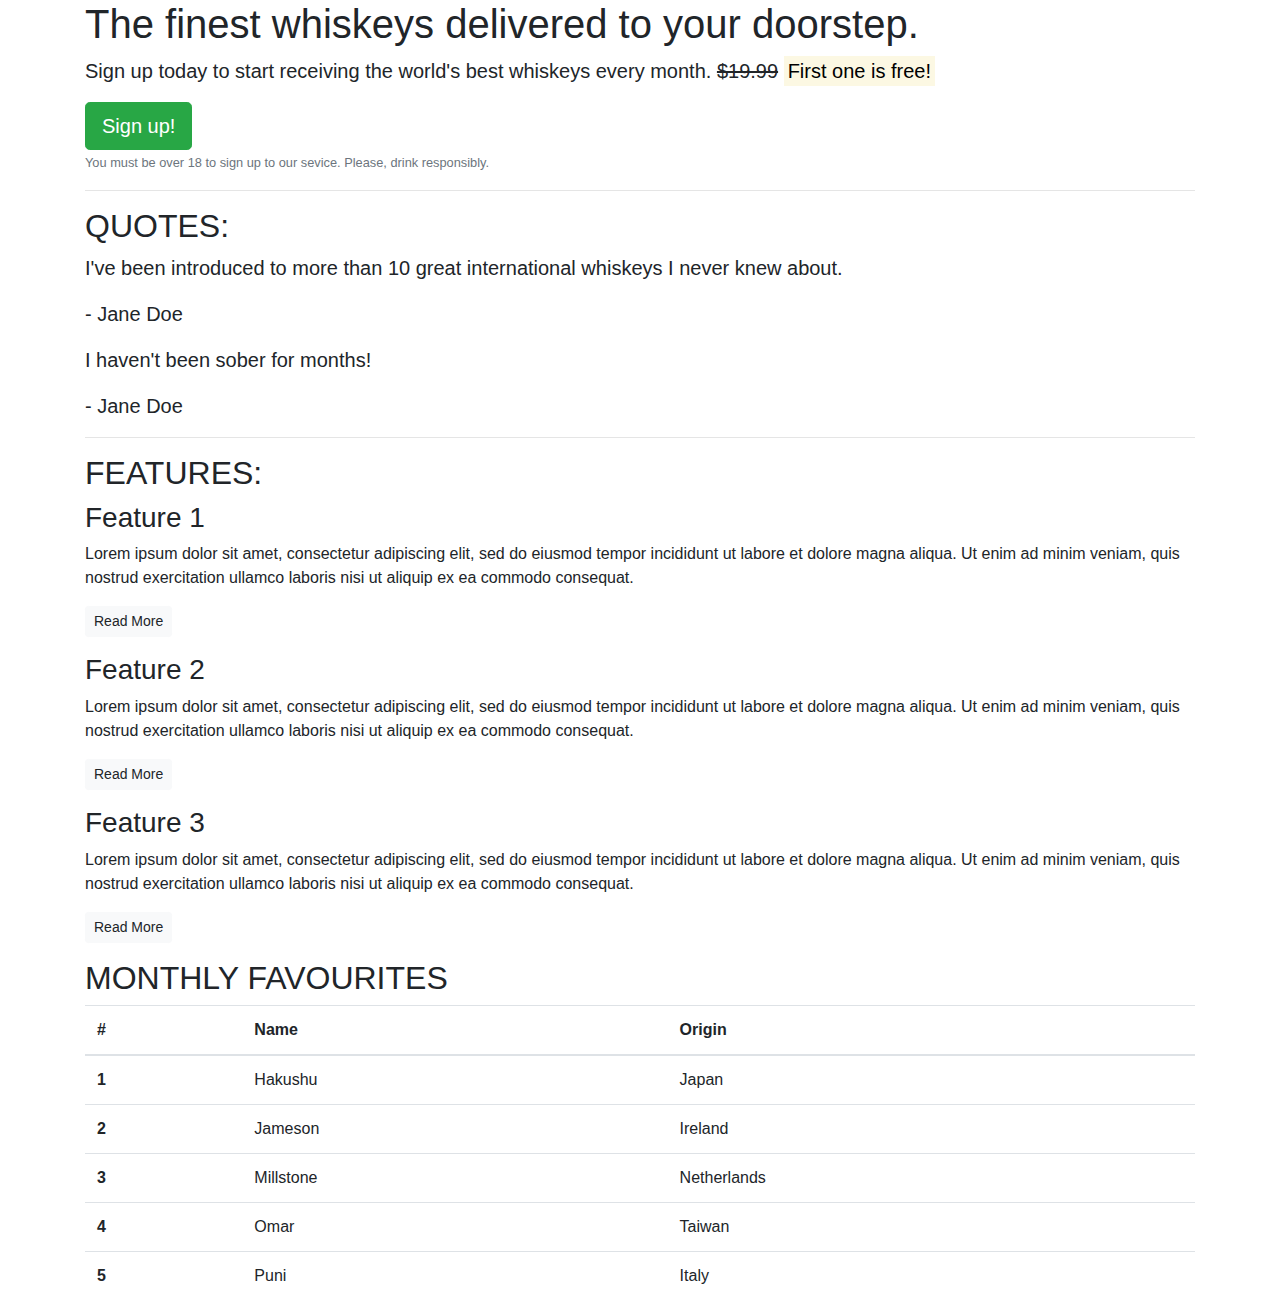
==== mobile.html @ 80f11a12 "Initial commit" ====
<!DOCTYPE html>
<html lang="en-us">

<head>
    <meta charset="utf-8">

    <title>Whiskey Drop | Taste a new whiskey every month</title>
    <link rel="stylesheet" href="https://maxcdn.bootstrapcdn.com/bootstrap/4.1.3/css/bootstrap.min.css">
</head>

<body>
    <article class="container">
        <!-- Callout -->
        <section class="callout">
            <h1>The finest whiskeys delivered to your doorstep.</h1>
            <p class="lead">Sign up today to start receiving the world's best whiskeys every month.
                <s>$19.99</s> <strong><mark>First one is free!</mark></strong></p>
            <button class="btn btn-success btn-lg">Sign up!</button>
            <p class="text-muted"><small>You must be over 18 to sign up to our sevice. Please, drink responsibly.</small></p>
        </section>
        <!-- /.callout -->
        <hr>

        <!-- Quotes -->
        <section class="quotes">
            <h2 class="text-uppercase">Quotes:</h2>
            <blockquote class="blockquote">
                <p>I've been introduced to more than 10 great international whiskeys I never knew about.</p>
                <p>- Jane Doe</p>
            </blockquote>
            <blockquote class="blockquote">
                <p>I haven't been sober for months!</p>
                <p>- Jane Doe</p>
            </blockquote>
        </section>
        <!-- /.quotes -->
        <hr>

        <!-- Features -->
        <section class="features">
            <h2 class="text-uppercase">Features:</h2>
            <div class="feature">
                <h3>Feature 1</h3>
                <p>Lorem ipsum dolor sit amet, consectetur adipiscing elit, sed do eiusmod tempor incididunt ut labore et dolore magna aliqua. Ut enim ad minim veniam, quis nostrud exercitation ullamco laboris nisi ut aliquip ex ea commodo consequat.</p>
                <p><a class="btn btn-sm btn-light" href="">Read More</a></p>
            </div>
            <div class="feature">
                <h3>Feature 2</h3>
                <p>Lorem ipsum dolor sit amet, consectetur adipiscing elit, sed do eiusmod tempor incididunt ut labore et dolore magna aliqua. Ut enim ad minim veniam, quis nostrud exercitation ullamco laboris nisi ut aliquip ex ea commodo consequat.</p>
                <p><a class="btn btn-sm btn-light" href="">Read More</a></p>
            </div>
            <div class="feature">
                <h3>Feature 3</h3>
                <p>Lorem ipsum dolor sit amet, consectetur adipiscing elit, sed do eiusmod tempor incididunt ut labore et dolore magna aliqua. Ut enim ad minim veniam, quis nostrud exercitation ullamco laboris nisi ut aliquip ex ea commodo consequat.</p>
                <p><a class="btn btn-sm btn-light" href="">Read More</a></p>
            </div>
        </section>
        <!-- /.features -->
        
        <!-- Monthly favourites -->
        <section class="monthly favourites">
            <h2 class="text-uppercase">Monthly Favourites</h2>
            <table class="table">
                <thead>
                    <tr>
                        <th scope="col">#</th>
                        <th scope="col">Name</th>
                        <th scope="col">Origin</th>

                    </tr>
                </thead>
                <tbody>
                    <tr>
                        <th scope="row">1</th>
                        <td>Hakushu</td>
                        <td>Japan</td>
                    </tr>
                    <tr>
                        <th scope="row">2</th>
                        <td>Jameson</td>
                        <td>Ireland</td>
                    </tr>
                    <tr>
                        <th scope="row">3</th>
                        <td>Millstone</td>
                        <td>Netherlands</td>
                    </tr>
                    <tr>
                        <th scope="row">4</th>
                        <td>Omar</td>
                        <td>Taiwan</td>
                    </tr>
                    <tr>
                        <th scope="row">5</th>
                        <td>Puni</td>
                        <td>Italy</td>
                    </tr>
                </tbody>
            </table>
        </section>
    </article>
</body>

</html>
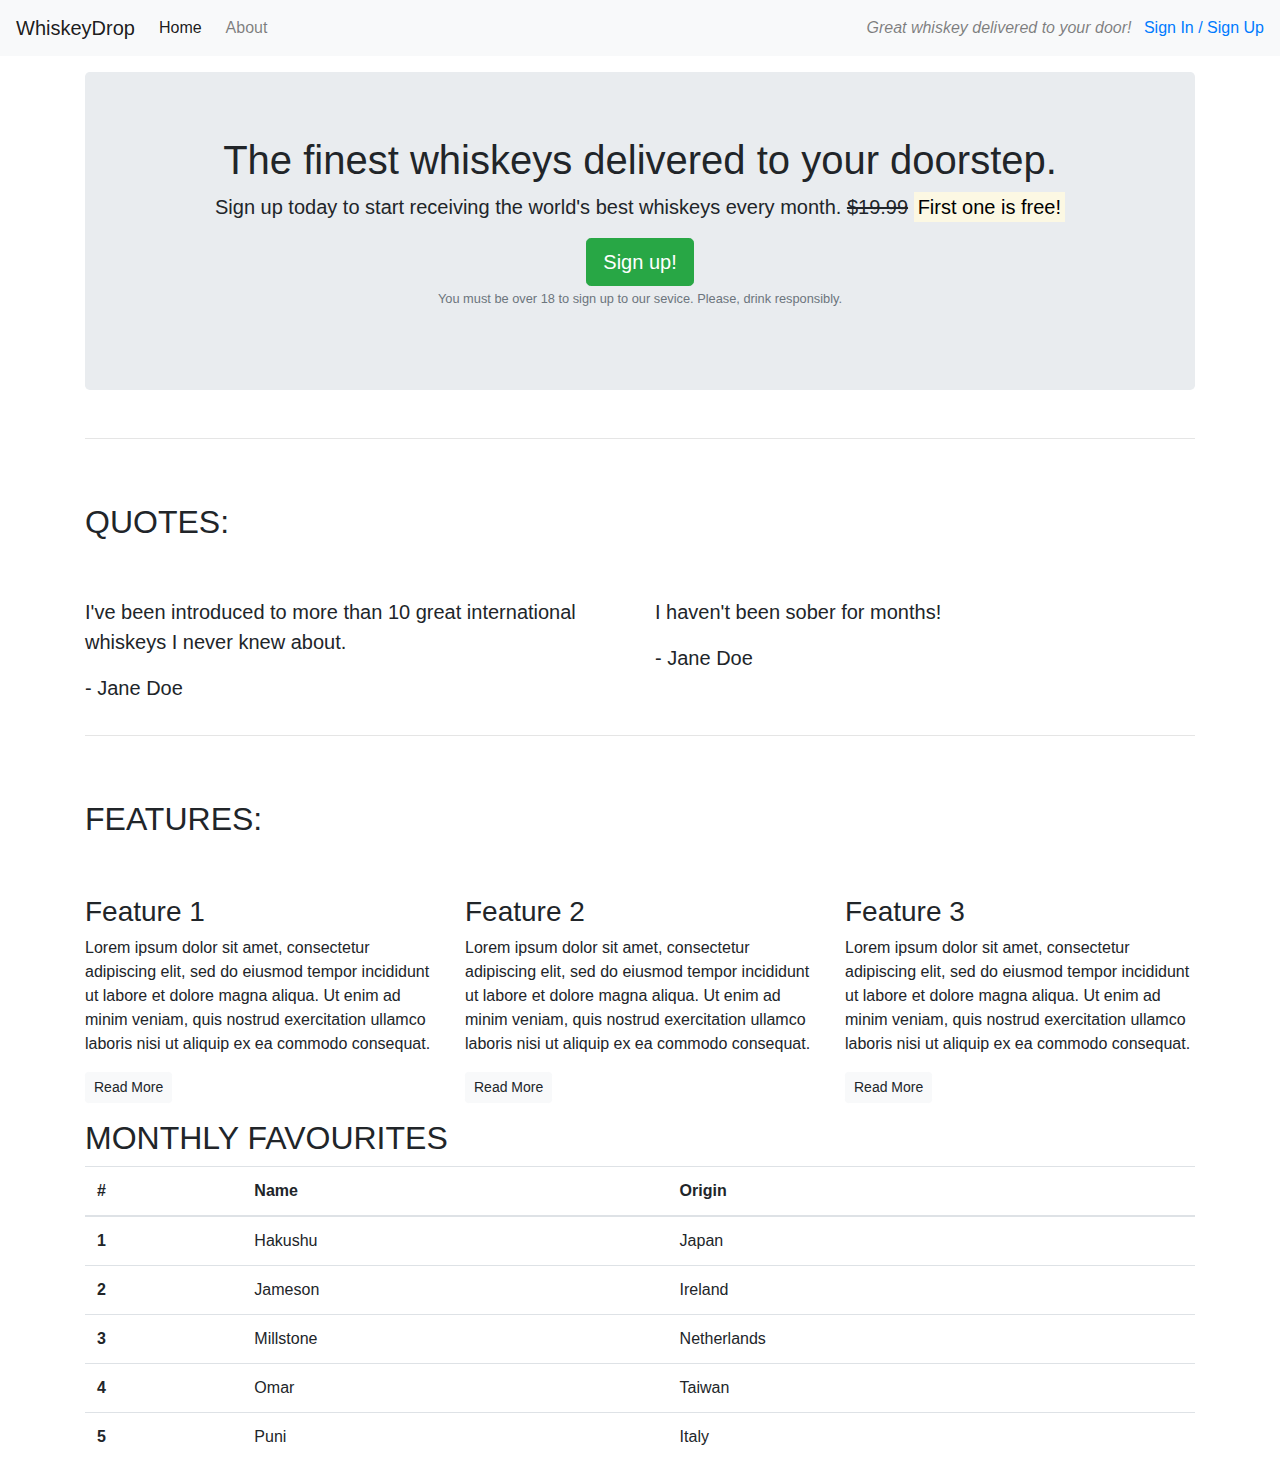
==== commit 45c44489: "added more style and spacing" ====
--- a/mobile.html
+++ b/mobile.html
@@ -3,60 +3,100 @@
 
 <head>
     <meta charset="utf-8">
-
+    <meta name="viewport" content="width=device-width, initial-scale=1.0">
     <title>Whiskey Drop | Taste a new whiskey every month</title>
     <link rel="stylesheet" href="https://maxcdn.bootstrapcdn.com/bootstrap/4.1.3/css/bootstrap.min.css">
 </head>
 
 <body>
-    <article class="container">
+    <nav class="navbar navbar-light bg-light navbar-expand-sm">
+        <a href="/" class="navbar-brand">WhiskeyDrop</a>
+        <ul class="navbar-nav mr-auto">
+            <li class="active nav-item mr-2"><a class="nav-link" href="/">Home</a></li>
+            <li class="nav-item mr-2"><a class="nav-link" href="/about">About</a></li>
+            <li class="nav-item mr-2 d-block d-sm-none"><a class="nav-link" href="/login">Sign In/ Sign Up</a></li>
+        </ul>
+        <div class="d-none d-md-block">
+            <p class="navbar-text my-auto mr-2"><i>Great whiskey delivered to your door!</i></p>
+            <a href="/login">Sign In / Sign Up</a>
+        </div>
+    </nav>
+    <article class="container mt-3">
         <!-- Callout -->
-        <section class="callout">
-            <h1>The finest whiskeys delivered to your doorstep.</h1>
-            <p class="lead">Sign up today to start receiving the world's best whiskeys every month.
-                <s>$19.99</s> <strong><mark>First one is free!</mark></strong></p>
-            <button class="btn btn-success btn-lg">Sign up!</button>
-            <p class="text-muted"><small>You must be over 18 to sign up to our sevice. Please, drink responsibly.</small></p>
-        </section>
+        <div class="row">
+            <div class="col-12">
+                <section class="callout jumbotron text-center">
+                    <h1>The finest whiskeys delivered to your doorstep.</h1>
+                    <p class="lead">Sign up today to start receiving the world's best whiskeys every month.
+                        <s class="d-none d-sm-inline">$19.99</s>
+                        <span class="d-inline d-sm-none"><br></span>
+                        <strong><mark>First one is free!</mark></strong></p>
+                    <button class="btn btn-success btn-lg">Sign up!</button>
+                    <p class="text-muted"><small>You must be over 18 to sign up to our sevice. Please, drink responsibly.</small></p>
+                </section>
+            </div>
+        </div>
         <!-- /.callout -->
         <hr>
 
         <!-- Quotes -->
         <section class="quotes">
-            <h2 class="text-uppercase">Quotes:</h2>
-            <blockquote class="blockquote">
-                <p>I've been introduced to more than 10 great international whiskeys I never knew about.</p>
-                <p>- Jane Doe</p>
-            </blockquote>
-            <blockquote class="blockquote">
-                <p>I haven't been sober for months!</p>
-                <p>- Jane Doe</p>
-            </blockquote>
+            <div class="row">
+                <div class="col-12 my-5">
+                    <h2 class="text-uppercase">Quotes:</h2>
+                </div>
+            </div>
+            <div class="row">
+                <div class="col-12 col-md-6">
+                    <blockquote class="blockquote">
+                        <p>I've been introduced to more than 10 great international whiskeys I never knew about.</p>
+                        <p>- Jane Doe</p>
+                    </blockquote>
+                </div>
+                <div class="col-12 col-md-6">
+                    <blockquote class="blockquote">
+                        <p>I haven't been sober for months!</p>
+                        <p>- Jane Doe</p>
+                    </blockquote>
+                </div>
+            </div>
         </section>
         <!-- /.quotes -->
         <hr>
 
         <!-- Features -->
         <section class="features">
-            <h2 class="text-uppercase">Features:</h2>
-            <div class="feature">
-                <h3>Feature 1</h3>
-                <p>Lorem ipsum dolor sit amet, consectetur adipiscing elit, sed do eiusmod tempor incididunt ut labore et dolore magna aliqua. Ut enim ad minim veniam, quis nostrud exercitation ullamco laboris nisi ut aliquip ex ea commodo consequat.</p>
-                <p><a class="btn btn-sm btn-light" href="">Read More</a></p>
+            <div class="row">
+                <div class="col-12 my-5">
+                    <h2 class="text-uppercase">Features:</h2>
+                </div>
             </div>
-            <div class="feature">
-                <h3>Feature 2</h3>
-                <p>Lorem ipsum dolor sit amet, consectetur adipiscing elit, sed do eiusmod tempor incididunt ut labore et dolore magna aliqua. Ut enim ad minim veniam, quis nostrud exercitation ullamco laboris nisi ut aliquip ex ea commodo consequat.</p>
-                <p><a class="btn btn-sm btn-light" href="">Read More</a></p>
-            </div>
-            <div class="feature">
-                <h3>Feature 3</h3>
-                <p>Lorem ipsum dolor sit amet, consectetur adipiscing elit, sed do eiusmod tempor incididunt ut labore et dolore magna aliqua. Ut enim ad minim veniam, quis nostrud exercitation ullamco laboris nisi ut aliquip ex ea commodo consequat.</p>
-                <p><a class="btn btn-sm btn-light" href="">Read More</a></p>
+            <div class="row">
+                <div class="col-12 col-md-6 col-lg-4">
+                    <div class="feature">
+                        <h3>Feature 1</h3>
+                        <p>Lorem ipsum dolor sit amet, consectetur adipiscing elit, sed do eiusmod tempor incididunt ut labore et dolore magna aliqua. Ut enim ad minim veniam, quis nostrud exercitation ullamco laboris nisi ut aliquip ex ea commodo consequat.</p>
+                        <p><a class="btn btn-sm btn-light" href="">Read More</a></p>
+                    </div>
+                </div>
+                <div class="col-12 col-md-6 col-lg-4">
+                    <div class="feature">
+                        <h3>Feature 2</h3>
+                        <p>Lorem ipsum dolor sit amet, consectetur adipiscing elit, sed do eiusmod tempor incididunt ut labore et dolore magna aliqua. Ut enim ad minim veniam, quis nostrud exercitation ullamco laboris nisi ut aliquip ex ea commodo consequat.</p>
+                        <p><a class="btn btn-sm btn-light" href="">Read More</a></p>
+                    </div>
+                </div>
+                <div class="col-12 d-md-none d-lg-block col-lg-4">
+                    <div class="feature">
+                        <h3>Feature 3</h3>
+                        <p>Lorem ipsum dolor sit amet, consectetur adipiscing elit, sed do eiusmod tempor incididunt ut labore et dolore magna aliqua. Ut enim ad minim veniam, quis nostrud exercitation ullamco laboris nisi ut aliquip ex ea commodo consequat.</p>
+                        <p><a class="btn btn-sm btn-light" href="">Read More</a></p>
+                    </div>
+                </div>
             </div>
         </section>
         <!-- /.features -->
-        
+
         <!-- Monthly favourites -->
         <section class="monthly favourites">
             <h2 class="text-uppercase">Monthly Favourites</h2>
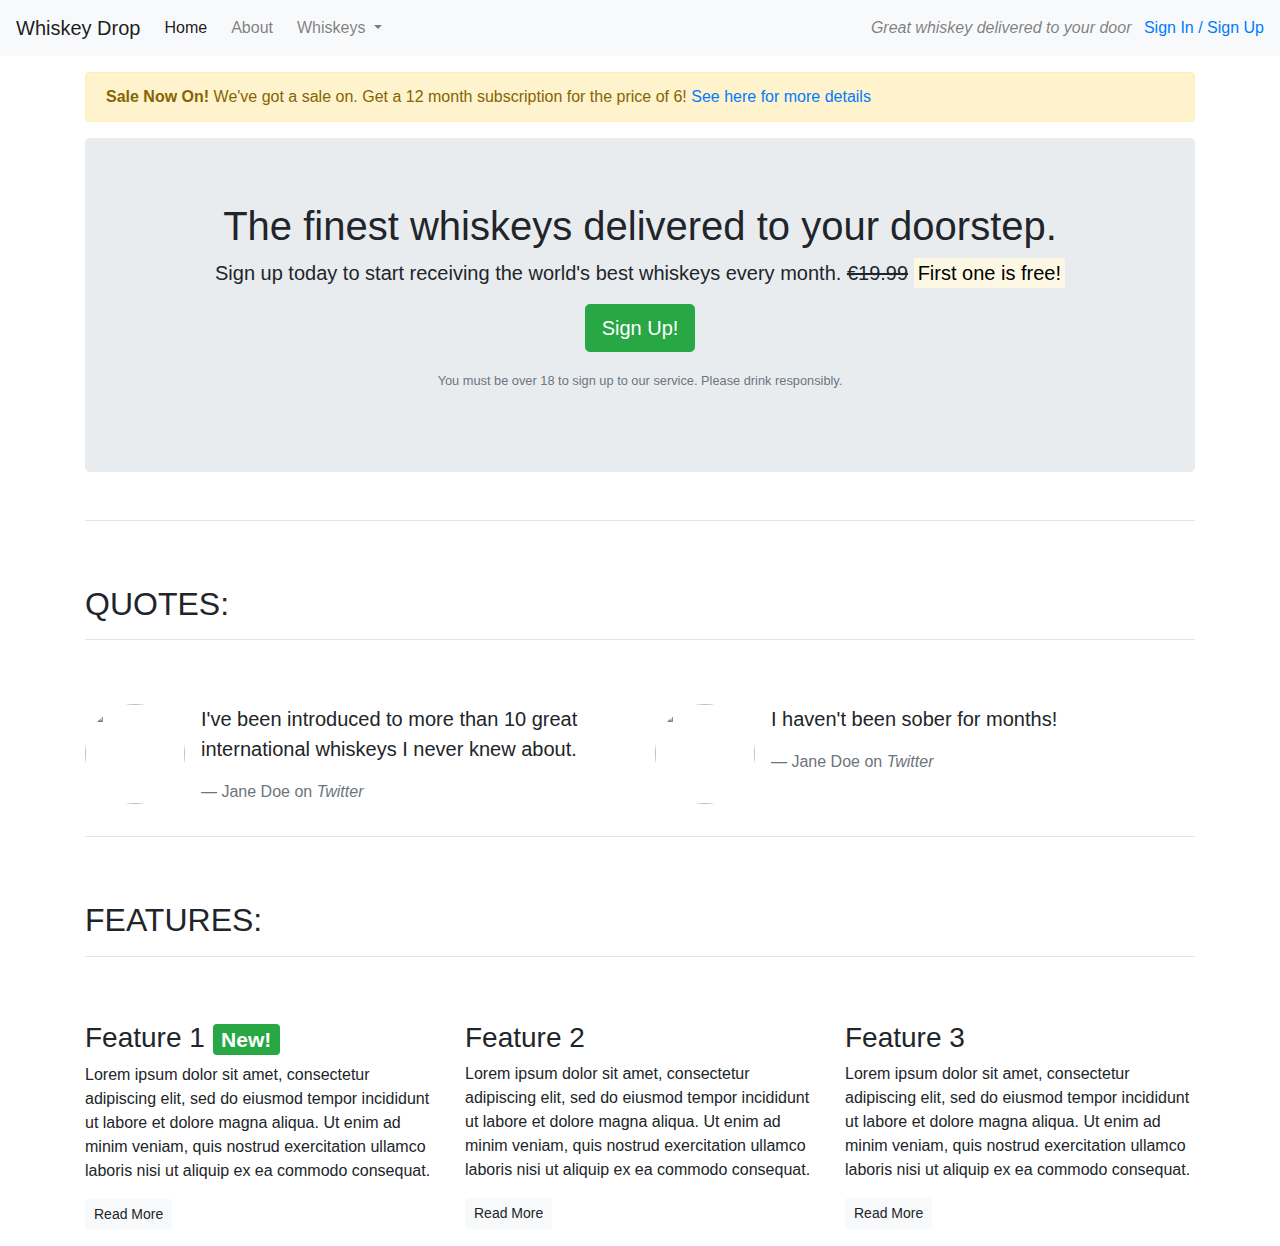
==== commit c53cdf29: "added images and text" ====
--- a/mobile.html
+++ b/mobile.html
@@ -6,139 +6,172 @@
     <meta name="viewport" content="width=device-width, initial-scale=1.0">
     <title>Whiskey Drop | Taste a new whiskey every month</title>
     <link rel="stylesheet" href="https://maxcdn.bootstrapcdn.com/bootstrap/4.1.3/css/bootstrap.min.css">
+    <link rel="stylesheet" href="https://use.fontawesome.com/releases/v5.6.1/css/all.css" integrity="sha384-gfdkjb5BdAXd+lj+gudLWI+BXq4IuLW5IT+brZEZsLFm++aCMlF1V92rMkPaX4PP" crossorigin="anonymous">
 </head>
 
 <body>
-    <nav class="navbar navbar-light bg-light navbar-expand-sm">
-        <a href="/" class="navbar-brand">WhiskeyDrop</a>
-        <ul class="navbar-nav mr-auto">
-            <li class="active nav-item mr-2"><a class="nav-link" href="/">Home</a></li>
-            <li class="nav-item mr-2"><a class="nav-link" href="/about">About</a></li>
-            <li class="nav-item mr-2 d-block d-sm-none"><a class="nav-link" href="/login">Sign In/ Sign Up</a></li>
-        </ul>
+    <!--Nav-->
+    <nav class="navbar navbar-light navbar-expand-sm bg-light">
+        <a href="/" class="navbar-brand">
+                    Whiskey Drop</a>
+
+        <button class="navbar-toggler ml-auto" type="button" data-toggle="collapse" data-target="#navbarNavDropdown" aria-controls="navbarNavDropdown" aria-expanded="false" aria-label="Toggle navigation">
+        <span class="navbar-toggler-icon"></span></button>
+
+        <div class="collapse navbar-collapse" id="navbarNavDropdown">
+            <ul class="navbar-nav mr-auto">
+                <li class="active nav-item mr-2"><a class="nav-link" href="/">Home</a></li>
+                <li class="nav-item mr-2"><a class="nav-link" href="">About</a></li>
+                <li class="nav-item dropdown">
+                    <a class="nav-link dropdown-toggle" href="#" id="navbarDropdownMenuLink" role="button" data-toggle="dropdown" aria-haspopup="true" aria-expanded="false">
+                Whiskeys 
+                </a>
+                    <div class="dropdown-menu" aria-labelledby="navbarDropdownMenuLink">
+                        <a class="dropdown-item" href="#">Irish</a>
+                        <a class="dropdown-item" href="#">Scotch</a>
+                        <a class="dropdown-item" href="#">Japanese</a>
+                        <a class="dropdown-item" href="#">American</a>
+                    </div>
+                </li>
+                <li class="nav-item mr-2 d-block d-sm-none"><a class="nav-link" href="">Sign In / Sign Up</a></li>
+            </ul>
+        </div>
         <div class="d-none d-md-block">
-            <p class="navbar-text my-auto mr-2"><i>Great whiskey delivered to your door!</i></p>
+            <p class="navbar-text my-auto mr-2"><i>Great whiskey delivered to your door</i></p>
             <a href="/login">Sign In / Sign Up</a>
         </div>
+        <!--</div>-->
     </nav>
     <article class="container mt-3">
+        <div class="row d-none d-sm-block">
+            <div class="col-12">
+                <div class="alert alert-warning">
+                    <strong>Sale Now On!</strong> We've got a sale on. Get a 12 month subscription for the price of 6! <a href="">See here for more details</a>
+                </div>
+            </div>
+        </div>
         <!-- Callout -->
         <div class="row">
             <div class="col-12">
                 <section class="callout jumbotron text-center">
                     <h1>The finest whiskeys delivered to your doorstep.</h1>
                     <p class="lead">Sign up today to start receiving the world's best whiskeys every month.
-                        <s class="d-none d-sm-inline">$19.99</s>
+                        <s class="d-none d-sm-inline">€19.99</s>
                         <span class="d-inline d-sm-none"><br></span>
                         <strong><mark>First one is free!</mark></strong></p>
-                    <button class="btn btn-success btn-lg">Sign up!</button>
-                    <p class="text-muted"><small>You must be over 18 to sign up to our sevice. Please, drink responsibly.</small></p>
+                    <p><button class="btn btn-lg btn-success" data-toggle="modal" data-target="#signUpModal">Sign Up!</button></p>
+                    <p class="text-muted"><small>You must be over 18 to sign up to our service. Please drink responsibly.</small></p>
                 </section>
             </div>
         </div>
         <!-- /.callout -->
         <hr>
-
         <!-- Quotes -->
         <section class="quotes">
             <div class="row">
                 <div class="col-12 my-5">
                     <h2 class="text-uppercase">Quotes:</h2>
+                    <hr />
                 </div>
             </div>
             <div class="row">
                 <div class="col-12 col-md-6">
-                    <blockquote class="blockquote">
-                        <p>I've been introduced to more than 10 great international whiskeys I never knew about.</p>
-                        <p>- Jane Doe</p>
-                    </blockquote>
+                    <div class="media">
+                        <div class="d-none d-sm-block">
+                            <img src="images/girl-image.png" class="rounded-circle mr-3" height=100 width=100>
+                        </div>
+                        <div class="media-body">
+                            <blockquote class="blockquote">
+                                <p>I've been introduced to more than 10 great international whiskeys I never knew about.</p>
+                                <footer class="blockquote-footer">Jane Doe on <cite title="Twitter">Twitter</cite></footer>
+                            </blockquote>
+                        </div>
+                    </div>
                 </div>
                 <div class="col-12 col-md-6">
-                    <blockquote class="blockquote">
-                        <p>I haven't been sober for months!</p>
-                        <p>- Jane Doe</p>
-                    </blockquote>
+                    <div class="media">
+                        <div class="d-none d-sm-block">
+                            <img src="images/guy-image.png" class="rounded-circle mr-3" height=100 width=100>
+                        </div>
+                        <div class="media-body">
+                            <blockquote class="blockquote">
+                                <p>I haven't been sober for months!</p>
+                                <footer class="blockquote-footer">Jane Doe on <cite title="Twitter">Twitter</cite></footer>
+                            </blockquote>
+                        </div>
+                    </div>
                 </div>
             </div>
         </section>
         <!-- /.quotes -->
         <hr>
-
         <!-- Features -->
         <section class="features">
             <div class="row">
                 <div class="col-12 my-5">
                     <h2 class="text-uppercase">Features:</h2>
+                    <hr />
                 </div>
             </div>
             <div class="row">
                 <div class="col-12 col-md-6 col-lg-4">
                     <div class="feature">
-                        <h3>Feature 1</h3>
+                        <h3><i class="fas fa-gift d-none d-sm-inline"></i> Feature 1 <span class="badge badge-success">New!</span></h3>
                         <p>Lorem ipsum dolor sit amet, consectetur adipiscing elit, sed do eiusmod tempor incididunt ut labore et dolore magna aliqua. Ut enim ad minim veniam, quis nostrud exercitation ullamco laboris nisi ut aliquip ex ea commodo consequat.</p>
                         <p><a class="btn btn-sm btn-light" href="">Read More</a></p>
                     </div>
                 </div>
                 <div class="col-12 col-md-6 col-lg-4">
                     <div class="feature">
-                        <h3>Feature 2</h3>
+                        <h3><i class="fas fa-credit-card d-none d-sm-inline"></i> Feature 2</h3>
                         <p>Lorem ipsum dolor sit amet, consectetur adipiscing elit, sed do eiusmod tempor incididunt ut labore et dolore magna aliqua. Ut enim ad minim veniam, quis nostrud exercitation ullamco laboris nisi ut aliquip ex ea commodo consequat.</p>
                         <p><a class="btn btn-sm btn-light" href="">Read More</a></p>
                     </div>
                 </div>
                 <div class="col-12 d-md-none d-lg-block col-lg-4">
                     <div class="feature">
-                        <h3>Feature 3</h3>
+                        <h3><i class="fas fa-times-circle d-none d-sm-inline"></i> Feature 3</h3>
                         <p>Lorem ipsum dolor sit amet, consectetur adipiscing elit, sed do eiusmod tempor incididunt ut labore et dolore magna aliqua. Ut enim ad minim veniam, quis nostrud exercitation ullamco laboris nisi ut aliquip ex ea commodo consequat.</p>
                         <p><a class="btn btn-sm btn-light" href="">Read More</a></p>
                     </div>
                 </div>
             </div>
         </section>
-        <!-- /.features -->
+    </article>
+    <div class="modal" tabindex="-1" role="dialog" id="signUpModal">
+        <div class="modal-dialog" role="document">
+            <div class="modal-content">
+                <div class="modal-header">
+                    <h5 class="modal-title">Sign Up To Whiskey Drop!</h5>
+                    <button type="button" class="close" data-dismiss="modal" aria-label="Close">
+          <span aria-hidden="true">&times;</span>
+        </button>
+                </div>
+                <div class="modal-body">
+                    <form>
+                        <div class="form-group">
+                            <label for="exampleInputEmail1">Email address</label>
+                            <input type="email" class="form-control" id="exampleInputEmail1" aria-describedby="emailHelp" placeholder="Enter email">
+                            <small id="emailHelp" class="form-text text-muted">We'll never share your email with anyone else.</small>
+                        </div>
+                        <div class="form-group">
+                            <label for="password">Password</label>
+                            <input type="password" class="form-control" id="password" placeholder="Password">
+                        </div>
+                         <div class="form-group">
+                            <label for="repeatPassword">Repeat Password</label>
+                            <input type="password" class="form-control" id="repeatPassword" placeholder="RepeatPassword">
+                        </div>
+                        <button type="submit" class="btn btn-success">Submit</button>
+                    </form>
+                </div>
+            </div>
+        </div>
+    </div>
 
-        <!-- Monthly favourites -->
-        <section class="monthly favourites">
-            <h2 class="text-uppercase">Monthly Favourites</h2>
-            <table class="table">
-                <thead>
-                    <tr>
-                        <th scope="col">#</th>
-                        <th scope="col">Name</th>
-                        <th scope="col">Origin</th>
-
-                    </tr>
-                </thead>
-                <tbody>
-                    <tr>
-                        <th scope="row">1</th>
-                        <td>Hakushu</td>
-                        <td>Japan</td>
-                    </tr>
-                    <tr>
-                        <th scope="row">2</th>
-                        <td>Jameson</td>
-                        <td>Ireland</td>
-                    </tr>
-                    <tr>
-                        <th scope="row">3</th>
-                        <td>Millstone</td>
-                        <td>Netherlands</td>
-                    </tr>
-                    <tr>
-                        <th scope="row">4</th>
-                        <td>Omar</td>
-                        <td>Taiwan</td>
-                    </tr>
-                    <tr>
-                        <th scope="row">5</th>
-                        <td>Puni</td>
-                        <td>Italy</td>
-                    </tr>
-                </tbody>
-            </table>
-        </section>
-    </article>
+    <script src="https://code.jquery.com/jquery-3.3.1.slim.min.js" integrity="sha384-q8i/X+965DzO0rT7abK41JStQIAqVgRVzpbzo5smXKp4YfRvH+8abtTE1Pi6jizo" crossorigin="anonymous"></script>
+    <script src="https://cdnjs.cloudflare.com/ajax/libs/popper.js/1.14.7/umd/popper.min.js" integrity="sha384-UO2eT0CpHqdSJQ6hJty5KVphtPhzWj9WO1clHTMGa3JDZwrnQq4sF86dIHNDz0W1" crossorigin="anonymous"></script>
+    <script src="https://stackpath.bootstrapcdn.com/bootstrap/4.3.1/js/bootstrap.min.js" integrity="sha384-JjSmVgyd0p3pXB1rRibZUAYoIIy6OrQ6VrjIEaFf/nJGzIxFDsf4x0xIM+B07jRM" crossorigin="anonymous"></script>
 </body>
 
 </html>
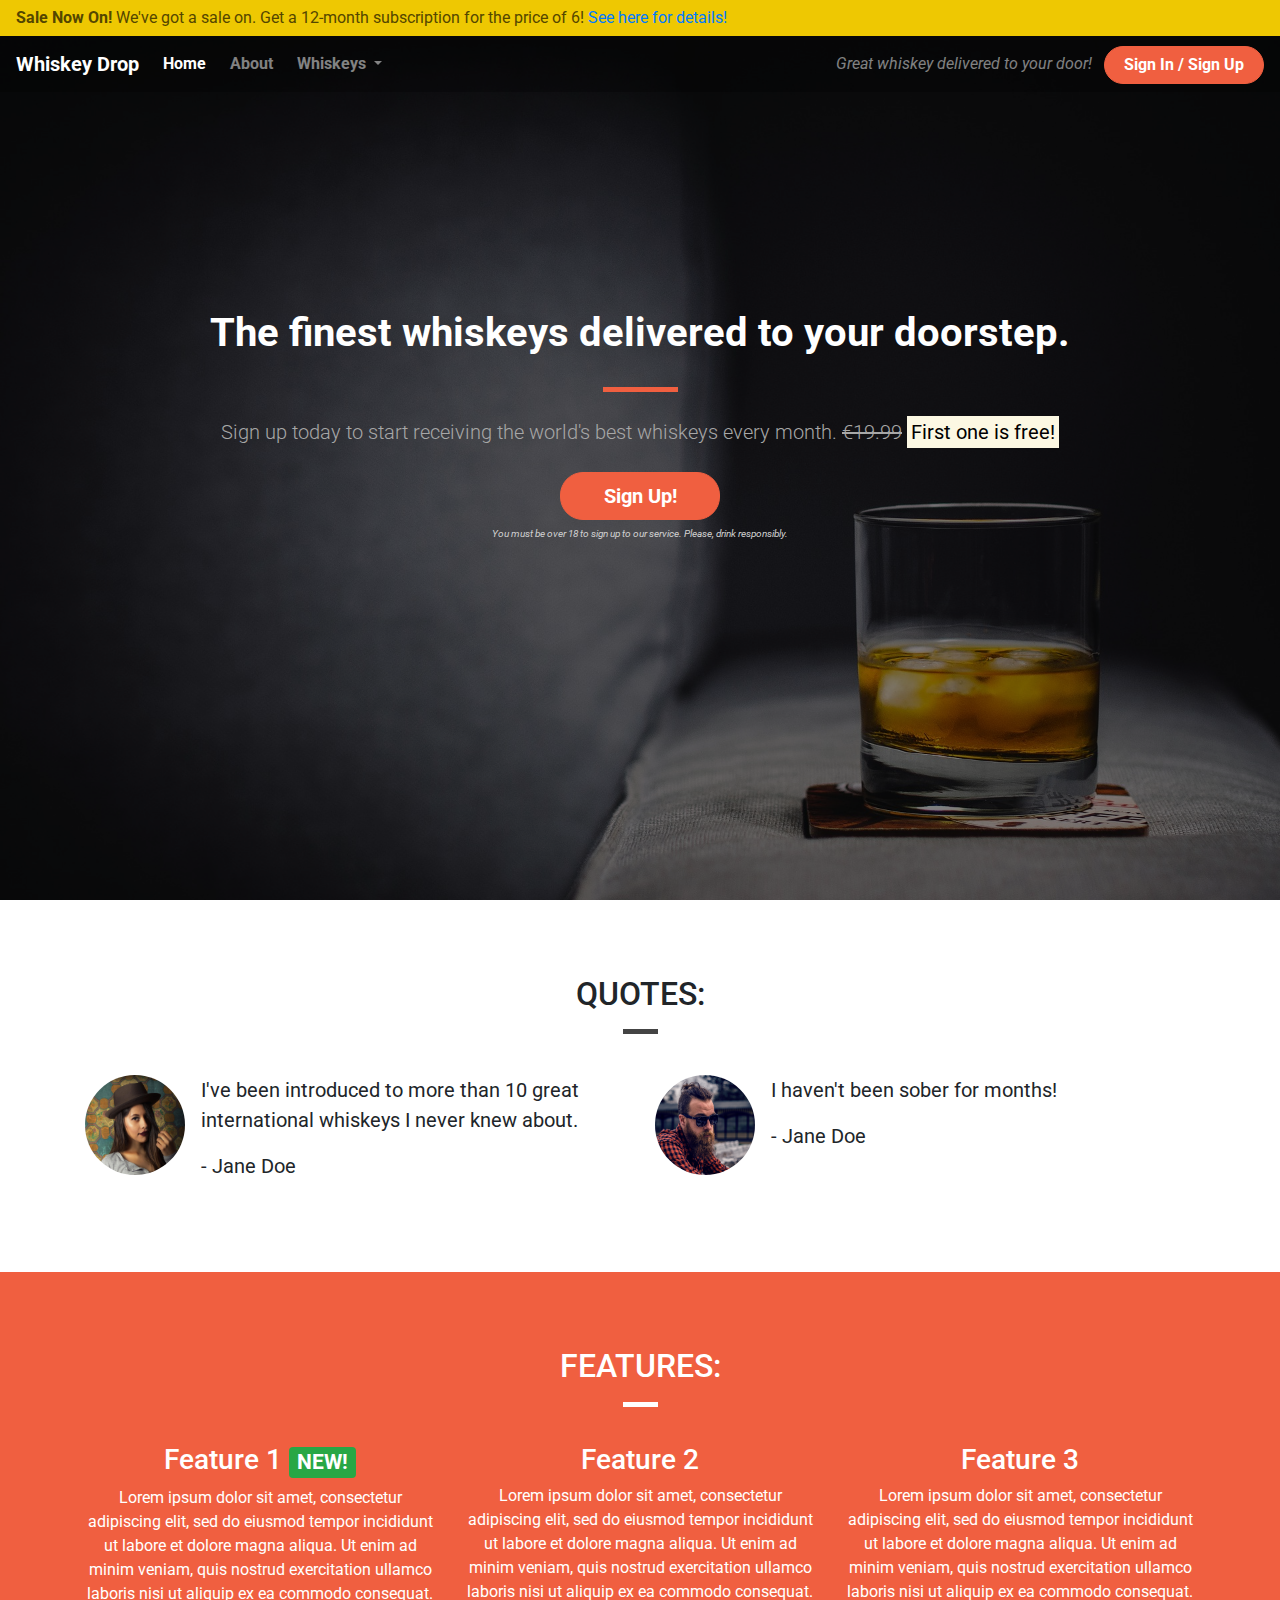
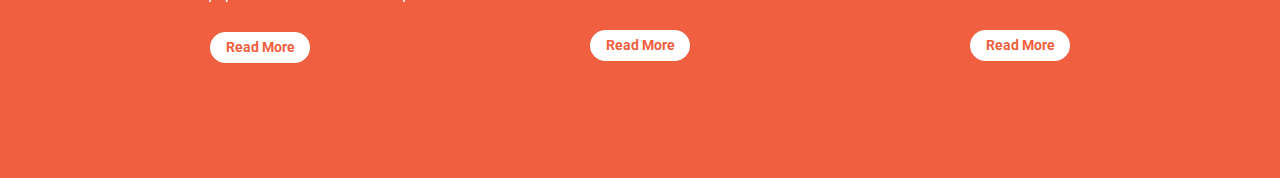
==== commit 8f2c5774: "new images and updated html" ====
--- a/mobile.html
+++ b/mobile.html
@@ -3,141 +3,157 @@
 
 <head>
     <meta charset="utf-8">
+    <title>Whiskey Drop | Taste a new whiskey every month</title>
     <meta name="viewport" content="width=device-width, initial-scale=1.0">
-    <title>Whiskey Drop | Taste a new whiskey every month</title>
     <link rel="stylesheet" href="https://maxcdn.bootstrapcdn.com/bootstrap/4.1.3/css/bootstrap.min.css">
     <link rel="stylesheet" href="https://use.fontawesome.com/releases/v5.6.1/css/all.css" integrity="sha384-gfdkjb5BdAXd+lj+gudLWI+BXq4IuLW5IT+brZEZsLFm++aCMlF1V92rMkPaX4PP" crossorigin="anonymous">
+    <link href="https://fonts.googleapis.com/css?family=Roboto:400,700" rel="stylesheet">
+    <link rel="stylesheet" href="css/style.css" type="text/css" />
 </head>
 
 <body>
-    <!--Nav-->
-    <nav class="navbar navbar-light navbar-expand-sm bg-light">
-        <a href="/" class="navbar-brand">
-                    Whiskey Drop</a>
-
-        <button class="navbar-toggler ml-auto" type="button" data-toggle="collapse" data-target="#navbarNavDropdown" aria-controls="navbarNavDropdown" aria-expanded="false" aria-label="Toggle navigation">
-        <span class="navbar-toggler-icon"></span></button>
-
-        <div class="collapse navbar-collapse" id="navbarNavDropdown">
-            <ul class="navbar-nav mr-auto">
-                <li class="active nav-item mr-2"><a class="nav-link" href="/">Home</a></li>
-                <li class="nav-item mr-2"><a class="nav-link" href="">About</a></li>
-                <li class="nav-item dropdown">
-                    <a class="nav-link dropdown-toggle" href="#" id="navbarDropdownMenuLink" role="button" data-toggle="dropdown" aria-haspopup="true" aria-expanded="false">
-                Whiskeys 
-                </a>
-                    <div class="dropdown-menu" aria-labelledby="navbarDropdownMenuLink">
-                        <a class="dropdown-item" href="#">Irish</a>
-                        <a class="dropdown-item" href="#">Scotch</a>
-                        <a class="dropdown-item" href="#">Japanese</a>
-                        <a class="dropdown-item" href="#">American</a>
+    <div class="container-fluid navalert-container">
+        <div class="container-fluid alert-container">
+            <div class="row d-none d-sm-block">
+                <div class="col-12">
+                    <div class="site-wide-alert alert alert-warning">
+                        <strong>Sale Now On!</strong> We've got a sale on. Get a 12-month subscription for the price of 6! <a href="">See here for details!</a>
                     </div>
-                </li>
-                <li class="nav-item mr-2 d-block d-sm-none"><a class="nav-link" href="">Sign In / Sign Up</a></li>
-            </ul>
-        </div>
-        <div class="d-none d-md-block">
-            <p class="navbar-text my-auto mr-2"><i>Great whiskey delivered to your door</i></p>
-            <a href="/login">Sign In / Sign Up</a>
-        </div>
-        <!--</div>-->
-    </nav>
-    <article class="container mt-3">
-        <div class="row d-none d-sm-block">
-            <div class="col-12">
-                <div class="alert alert-warning">
-                    <strong>Sale Now On!</strong> We've got a sale on. Get a 12 month subscription for the price of 6! <a href="">See here for more details</a>
                 </div>
             </div>
         </div>
+        <nav class="navbar navbar-dark navbar-expand-sm">
+            <a href="/" class="navbar-brand">Whiskey Drop</a>
+
+            <button class="navbar-toggler ml-auto" type="button" data-toggle="collapse" data-target="#navbarNavDropdown" aria-controls="navbarNavDropdown" aria-expanded="false" aria-label="Toggle navigation">
+        <span class="navbar-toggler-icon"></span></button>
+
+            <div class="collapse navbar-collapse" id="navbarNavDropdown">
+                <ul class="navbar-nav mr-auto">
+                    <li class="active nav-item mr-2"><a class="nav-link" href="/">Home</a></li>
+                    <li class="nav-item mr-2"><a class="nav-link" href="/about">About</a></li>
+                    <li class="nav-item dropdown">
+                        <a class="nav-link dropdown-toggle" href="#" id="navbarDropdownMenuLink" role="button" data-toggle="dropdown" aria-haspopup="true" aria-expanded="false">
+          Whiskeys
+        </a>
+                        <div class="dropdown-menu" aria-labelledby="navbarDropdownMenuLink">
+                            <a class="dropdown-item" href="#">Irish</a>
+                            <a class="dropdown-item" href="#">Scotch</a>
+                            <a class="dropdown-item" href="#">Japanese</a>
+                            <a class="dropdown-item" href="#">American</a>
+                        </div>
+                    </li>
+
+                    <li class="nav-item mr-2 d-block d-sm-none"><a class="nav-link" href="/login">Sign In / Sign Up</a></li>
+                </ul>
+            </div>
+            <div class="d-none d-md-block">
+                <p class="navbar-text my-auto mr-2"><i>Great whiskey delivered to your door!</i></p>
+                <a href="/login" class="btn btn--cta btn--red">Sign In / Sign Up</a>
+            </div>
+        </nav>
+    </div>
+    <div class="container-fluid callout-container">
         <!-- Callout -->
+        <div class="opaque-overlay">&nbsp;</div>
         <div class="row">
             <div class="col-12">
                 <section class="callout jumbotron text-center">
-                    <h1>The finest whiskeys delivered to your doorstep.</h1>
+                    <h1 class="jumbotron-header">The finest whiskeys delivered to your doorstep.</h1>
+                    <hr class="block-divider block-divider--orange">
                     <p class="lead">Sign up today to start receiving the world's best whiskeys every month.
                         <s class="d-none d-sm-inline">€19.99</s>
                         <span class="d-inline d-sm-none"><br></span>
                         <strong><mark>First one is free!</mark></strong></p>
-                    <p><button class="btn btn-lg btn-success" data-toggle="modal" data-target="#signUpModal">Sign Up!</button></p>
-                    <p class="text-muted"><small>You must be over 18 to sign up to our service. Please drink responsibly.</small></p>
+                    <button class="btn btn-lg btn--cta btn--red" data-toggle="modal" data-target="#signUpModal">Sign Up!</button>
+                    <p class="text-muted"><small>You must be over 18 to sign up to our service. Please, drink responsibly.</small></p>
                 </section>
             </div>
         </div>
         <!-- /.callout -->
-        <hr>
-        <!-- Quotes -->
-        <section class="quotes">
-            <div class="row">
-                <div class="col-12 my-5">
-                    <h2 class="text-uppercase">Quotes:</h2>
-                    <hr />
+    </div>
+
+    <!-- Quotes -->
+    <div class="container-wrapper">
+        <div class="container quotes-container content-container">
+            <section class="quotes">
+                <div class="row">
+                    <div class="col-12 page-header">
+                        <h2 class="text-uppercase">Quotes:</h2>
+                        <hr class="block-divider block-divider--short">
+                    </div>
                 </div>
-            </div>
-            <div class="row">
-                <div class="col-12 col-md-6">
-                    <div class="media">
-                        <div class="d-none d-sm-block">
-                            <img src="images/girl-image.png" class="rounded-circle mr-3" height=100 width=100>
+                <div class="row">
+                    <div class="col-12 col-md-6">
+                        <div class="media">
+                            <div class="d-none d-sm-block">
+                                <img src="/image/girl-image.png" class="rounded-circle mr-3" height=100 width=100>
+                            </div>
+                            <div class="media-body">
+                                <blockquote class="blockquote">
+                                    <p>I've been introduced to more than 10 great international whiskeys I never knew about.</p>
+                                    <p>- Jane Doe</p>
+                                </blockquote>
+                            </div>
                         </div>
-                        <div class="media-body">
-                            <blockquote class="blockquote">
-                                <p>I've been introduced to more than 10 great international whiskeys I never knew about.</p>
-                                <footer class="blockquote-footer">Jane Doe on <cite title="Twitter">Twitter</cite></footer>
-                            </blockquote>
+                    </div>
+                    <div class="col-12 col-md-6">
+                        <div class="media">
+                            <div class="d-none d-sm-block">
+                                <img src="/image/guy-image.png" class="rounded-circle mr-3" height=100 width=100>
+                            </div>
+                            <div class="media-body">
+                                <blockquote class="blockquote">
+                                    <p>I haven't been sober for months!</p>
+                                    <p>- Jane Doe</p>
+                                </blockquote>
+                            </div>
                         </div>
                     </div>
                 </div>
-                <div class="col-12 col-md-6">
-                    <div class="media">
-                        <div class="d-none d-sm-block">
-                            <img src="images/guy-image.png" class="rounded-circle mr-3" height=100 width=100>
+            </section>
+            <!-- /.quotes -->
+        </div>
+    </div>
+
+    <!-- Features -->
+    <div class="container-wrapper container-wrapper--red">
+        <div class="container features-container content-container">
+            <section class="features">
+                <div class="row">
+                    <div class="col-12 page-header">
+                        <h2 class="text-uppercase">Features:</h2>
+                        <hr class="block-divider block-divider--short block-divider--white">
+                    </div>
+                </div>
+                <div class="row">
+                    <div class="col-12 col-md-6 col-lg-4">
+                        <div class="feature">
+                            <h3><i class="fas fa-gift d-none d-sm-block"></i> Feature 1 <span class="badge badge-success">NEW!</span></h3>
+                            <p>Lorem ipsum dolor sit amet, consectetur adipiscing elit, sed do eiusmod tempor incididunt ut labore et dolore magna aliqua. Ut enim ad minim veniam, quis nostrud exercitation ullamco laboris nisi ut aliquip ex ea commodo consequat.</p>
+                            <p><a class="btn btn-sm btn-light" href="">Read More</a></p>
                         </div>
-                        <div class="media-body">
-                            <blockquote class="blockquote">
-                                <p>I haven't been sober for months!</p>
-                                <footer class="blockquote-footer">Jane Doe on <cite title="Twitter">Twitter</cite></footer>
-                            </blockquote>
+                    </div>
+                    <div class="col-12 col-md-6 col-lg-4">
+                        <div class="feature">
+                            <h3><i class="fas fa-credit-card d-none d-sm-block"></i> Feature 2</h3>
+                            <p>Lorem ipsum dolor sit amet, consectetur adipiscing elit, sed do eiusmod tempor incididunt ut labore et dolore magna aliqua. Ut enim ad minim veniam, quis nostrud exercitation ullamco laboris nisi ut aliquip ex ea commodo consequat.</p>
+                            <p><a class="btn btn-sm btn-light" href="">Read More</a></p>
+                        </div>
+                    </div>
+                    <div class="col-12 d-md-none d-lg-block col-lg-4">
+                        <div class="feature">
+                            <h3><i class="fas fa-times-circle d-none d-sm-block"></i> Feature 3</h3>
+                            <p>Lorem ipsum dolor sit amet, consectetur adipiscing elit, sed do eiusmod tempor incididunt ut labore et dolore magna aliqua. Ut enim ad minim veniam, quis nostrud exercitation ullamco laboris nisi ut aliquip ex ea commodo consequat.</p>
+                            <p><a class="btn btn-sm btn-light" href="">Read More</a></p>
                         </div>
                     </div>
                 </div>
-            </div>
-        </section>
-        <!-- /.quotes -->
-        <hr>
-        <!-- Features -->
-        <section class="features">
-            <div class="row">
-                <div class="col-12 my-5">
-                    <h2 class="text-uppercase">Features:</h2>
-                    <hr />
-                </div>
-            </div>
-            <div class="row">
-                <div class="col-12 col-md-6 col-lg-4">
-                    <div class="feature">
-                        <h3><i class="fas fa-gift d-none d-sm-inline"></i> Feature 1 <span class="badge badge-success">New!</span></h3>
-                        <p>Lorem ipsum dolor sit amet, consectetur adipiscing elit, sed do eiusmod tempor incididunt ut labore et dolore magna aliqua. Ut enim ad minim veniam, quis nostrud exercitation ullamco laboris nisi ut aliquip ex ea commodo consequat.</p>
-                        <p><a class="btn btn-sm btn-light" href="">Read More</a></p>
-                    </div>
-                </div>
-                <div class="col-12 col-md-6 col-lg-4">
-                    <div class="feature">
-                        <h3><i class="fas fa-credit-card d-none d-sm-inline"></i> Feature 2</h3>
-                        <p>Lorem ipsum dolor sit amet, consectetur adipiscing elit, sed do eiusmod tempor incididunt ut labore et dolore magna aliqua. Ut enim ad minim veniam, quis nostrud exercitation ullamco laboris nisi ut aliquip ex ea commodo consequat.</p>
-                        <p><a class="btn btn-sm btn-light" href="">Read More</a></p>
-                    </div>
-                </div>
-                <div class="col-12 d-md-none d-lg-block col-lg-4">
-                    <div class="feature">
-                        <h3><i class="fas fa-times-circle d-none d-sm-inline"></i> Feature 3</h3>
-                        <p>Lorem ipsum dolor sit amet, consectetur adipiscing elit, sed do eiusmod tempor incididunt ut labore et dolore magna aliqua. Ut enim ad minim veniam, quis nostrud exercitation ullamco laboris nisi ut aliquip ex ea commodo consequat.</p>
-                        <p><a class="btn btn-sm btn-light" href="">Read More</a></p>
-                    </div>
-                </div>
-            </div>
-        </section>
-    </article>
+            </section>
+            <!-- /.features -->
+        </div>
+    </div>
+
     <div class="modal" tabindex="-1" role="dialog" id="signUpModal">
         <div class="modal-dialog" role="document">
             <div class="modal-content">
@@ -158,9 +174,9 @@
                             <label for="password">Password</label>
                             <input type="password" class="form-control" id="password" placeholder="Password">
                         </div>
-                         <div class="form-group">
+                        <div class="form-group">
                             <label for="repeatPassword">Repeat Password</label>
-                            <input type="password" class="form-control" id="repeatPassword" placeholder="RepeatPassword">
+                            <input type="password" class="form-control" id="repeatPassword" placeholder="Repeat Password">
                         </div>
                         <button type="submit" class="btn btn-success">Submit</button>
                     </form>
@@ -170,8 +186,8 @@
     </div>
 
     <script src="https://code.jquery.com/jquery-3.3.1.slim.min.js" integrity="sha384-q8i/X+965DzO0rT7abK41JStQIAqVgRVzpbzo5smXKp4YfRvH+8abtTE1Pi6jizo" crossorigin="anonymous"></script>
-    <script src="https://cdnjs.cloudflare.com/ajax/libs/popper.js/1.14.7/umd/popper.min.js" integrity="sha384-UO2eT0CpHqdSJQ6hJty5KVphtPhzWj9WO1clHTMGa3JDZwrnQq4sF86dIHNDz0W1" crossorigin="anonymous"></script>
-    <script src="https://stackpath.bootstrapcdn.com/bootstrap/4.3.1/js/bootstrap.min.js" integrity="sha384-JjSmVgyd0p3pXB1rRibZUAYoIIy6OrQ6VrjIEaFf/nJGzIxFDsf4x0xIM+B07jRM" crossorigin="anonymous"></script>
+    <script src="https://cdnjs.cloudflare.com/ajax/libs/popper.js/1.14.3/umd/popper.min.js" integrity="sha384-ZMP7rVo3mIykV+2+9J3UJ46jBk0WLaUAdn689aCwoqbBJiSnjAK/l8WvCWPIPm49" crossorigin="anonymous"></script>
+    <script src="https://stackpath.bootstrapcdn.com/bootstrap/4.1.3/js/bootstrap.min.js" integrity="sha384-ChfqqxuZUCnJSK3+MXmPNIyE6ZbWh2IMqE241rYiqJxyMiZ6OW/JmZQ5stwEULTy" crossorigin="anonymous"></script>
 </body>
 
-</html>
+</html>--- a/css/style.css
+++ b/css/style.css
@@ -0,0 +1,201 @@
+body {
+    font-family: 'Roboto', sans-serif;
+}
+
+/* Containers */
+
+.container-wrapper {}
+
+.container-wrapper--red {
+    background-color: #f05f40;
+    color: white;
+}
+
+.alert-container {}
+
+.callout-container {
+    height: 100vh;
+
+    background: url('/image/whiskey-background.jpg') no-repeat bottom right fixed;
+    -webkit-background-size: cover;
+    -moz-background-size: cover;
+    -o-background-size: cover;
+    background-size: cover;
+    
+    display: flex;
+    align-items: center;
+    justify-content: center;
+
+    position: relative;
+}
+
+.opaque-overlay {
+    position: absolute;
+    top: 0;
+    left: 0;
+    height: 100%;
+    width: 100%;
+    background-color: rgba(0, 0, 0, 0.5);
+}
+
+.content-container {
+    padding-top: 75px;
+    padding-bottom: 75px;
+}
+
+/* Navbar */
+
+.navalert-container {
+    position: absolute;
+    top: 0;
+    left: 0;
+    z-index: 1;
+    padding-left: 0;
+    padding-right: 0;
+}
+
+.navbar {
+    margin-bottom: 0;
+    width: 100%;
+    background-color: rgba(0, 0, 0, .25);
+    border: 0;
+}
+
+.navbar .navbar-toggler {
+    border: 0;
+}
+
+.navbar .navbar-brand {
+    font-weight: bold;
+}
+
+.navbar .navbar-nav a {
+    font-weight: bold;
+}
+
+
+/* Jumbotron */
+
+.jumbotron {
+    background-color: transparent;
+}
+
+.jumbotron h1 {
+    color: white;
+    font-weight: bold;
+    margin-bottom: 30px;
+    color: white;
+}
+
+.jumbotron .lead {
+    color: #a7a7a7;
+    margin: 25px 0;
+}
+
+.jumbotron small {
+    font-size: 60%;
+    font-style: italic;
+    color: #d0d0d0;
+}
+
+/* Block dividers */
+
+.block-divider {
+    width: 75px;
+    height: 5px;
+    border: 0;
+    background-color: #444;
+}
+
+.block-divider--orange {
+    background-color: #f05f40;
+}
+
+.block-divider--white {
+    background-color: white;
+}
+
+.block-divider--short {
+    width: 35px;
+}
+
+/* Buttons */
+
+.btn--cta {
+    font-weight: bold;
+    border-radius: 23px;
+    width: 160px;
+}
+
+.btn--red {
+    color: white;
+    background-color: #f05f40;
+    border-color: #f05f40;
+}
+
+.btn--red:hover,
+.btn--red:active,
+.btn--red:focus,
+.btn--red:active:focus {
+    background-color: #df4929;
+    border-color: #df4929;
+    color: white;
+}
+
+/* Alert */
+
+.alert-container .col-12 {
+    padding-left: 0;
+    padding-right: 0;
+}
+
+.site-wide-alert {
+    color: #544600;
+    background-color: #eec802;
+    border-color: #eec802;
+    padding: 5px 15px;
+    margin-bottom: 0;
+    border: 1px solid transparent;
+    border-radius: 0;
+}
+
+/* Page Headers */
+
+.page-header {
+    margin-bottom: 0;
+    border-bottom: 0;
+    text-align: center;
+}
+
+.page-header h2 {
+    margin-top: 0;
+}
+
+/* Quotes */
+
+.quotes .page-header {
+    margin-bottom: 25px;
+}
+
+/* Features */
+
+.feature {
+    text-align: center;
+    margin-bottom: 40px;
+}
+
+.feature i {
+    margin-bottom: 20px;
+    font-size: 45px;
+    line-height: 45px;
+}
+
+.feature .btn {
+    background-color: white;
+    border-color: white;
+    border-radius: 15px;
+    min-width: 100px;
+    font-weight: bold;
+    margin-top: 10px;
+    color: #f05f40;
+}